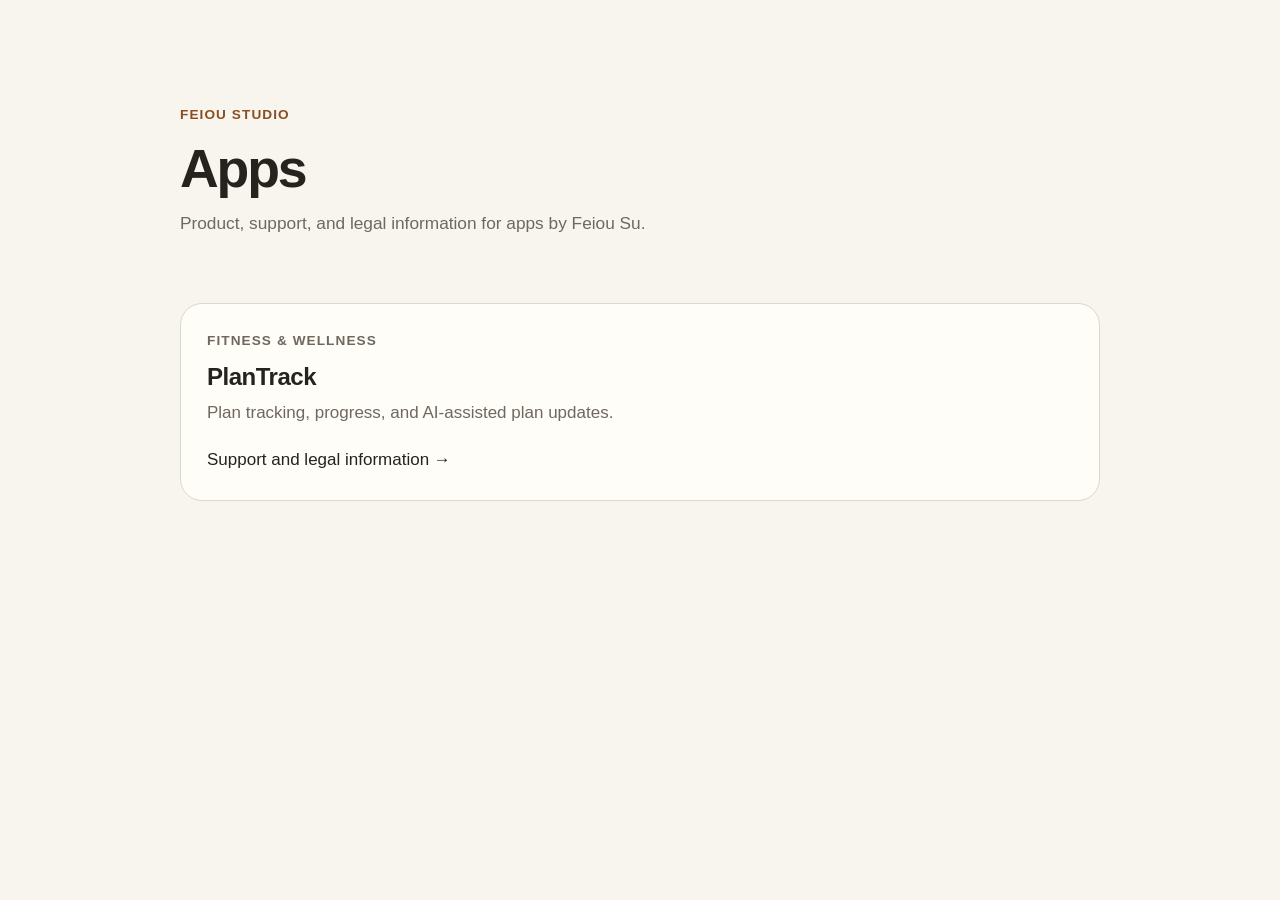
==== index.html @ 6b03c6cc "Publish PlanTrack legal hub" ====
<!doctype html>
<html lang="en">
  <head>
    <meta charset="utf-8">
    <meta name="viewport" content="width=device-width, initial-scale=1">
    <meta name="description" content="Legal and support information for apps published by Feiou Studio.">
    <link rel="canonical" href="https://feiou.github.io/feiou-studio-legal/">
    <title>Apps — Feiou Studio</title>
    <link rel="icon" href="data:,">
    <link rel="stylesheet" href="assets/legal.css?v=2">
  </head>
  <body>
    <main class="hub-shell">
      <header class="hub-header">
        <p class="eyebrow">Feiou Studio</p>
        <h1>Apps</h1>
        <p class="hub-intro">Product, support, and legal information for apps by Feiou Su.</p>
      </header>

      <section class="app-grid" aria-label="Apps">
        <a class="app-card" href="apps/plantrack/">
          <p class="eyebrow">Fitness &amp; wellness</p>
          <h2>PlanTrack</h2>
          <p>Plan tracking, progress, and AI-assisted plan updates.</p>
          <span>Support and legal information →</span>
        </a>
      </section>
    </main>
  </body>
</html>
---- assets/legal.css ----
:root {
  color-scheme: light dark;
  --page: #f8f5ee;
  --surface: #fffdf8;
  --text: #26231f;
  --muted: #6f685f;
  --line: #ded7cb;
  --accent: #8a4f20;
  --accent-soft: #f2e5d8;
}

@media (prefers-color-scheme: dark) {
  :root {
    --page: #171512;
    --surface: #211e1a;
    --text: #f4efe7;
    --muted: #bcb3a8;
    --line: #403a33;
    --accent: #efad78;
    --accent-soft: #38271d;
  }
}

* { box-sizing: border-box; }

html { background: var(--page); }

body {
  margin: 0;
  color: var(--text);
  background: var(--page);
  font-family: ui-sans-serif, -apple-system, BlinkMacSystemFont, "SF Pro Text", "Segoe UI", sans-serif;
  font-size: 17px;
  line-height: 1.65;
}

a { color: var(--accent); }
a:hover { text-decoration-thickness: 2px; }

.legal-shell {
  width: min(760px, calc(100% - 32px));
  margin: 32px auto 72px;
  padding: clamp(24px, 6vw, 56px);
  border: 1px solid var(--line);
  border-radius: 24px;
  background: var(--surface);
}

.legal-nav {
  display: flex;
  flex-wrap: wrap;
  gap: 16px;
  margin-bottom: 40px;
  font-size: 0.94rem;
}

.legal-nav a { color: var(--muted); }

h1, h2, h3 { line-height: 1.2; }
h1 { margin: 0 0 8px; font-size: clamp(2rem, 7vw, 3.35rem); letter-spacing: -0.04em; }
h2 { margin: 48px 0 14px; font-size: 1.5rem; letter-spacing: -0.02em; }
h3 { margin: 28px 0 10px; font-size: 1.08rem; }
p, ul { margin: 0 0 18px; }
ul { padding-left: 1.25rem; }
li + li { margin-top: 8px; }

.updated { color: var(--muted); margin-bottom: 28px; }
.summary { font-size: 1.08rem; }

.table-wrap { overflow-x: auto; margin: 20px 0 28px; }
table { width: 100%; border-collapse: collapse; font-size: 0.94rem; }
th, td { padding: 12px; border: 1px solid var(--line); text-align: left; vertical-align: top; }
th { background: var(--page); }

address { font-style: normal; }

.hub-shell {
  width: min(920px, calc(100% - 32px));
  margin: 32px auto 72px;
}

.hub-header {
  padding: clamp(28px, 7vw, 72px) 0 clamp(24px, 5vw, 48px);
}

.eyebrow {
  margin-bottom: 10px;
  color: var(--accent);
  font-size: 0.85rem;
  font-weight: 750;
  letter-spacing: 0.08em;
  text-transform: uppercase;
}

.hub-intro {
  max-width: 620px;
  color: var(--muted);
  font-size: 1.08rem;
}

.app-grid {
  display: grid;
  grid-template-columns: repeat(auto-fit, minmax(260px, 1fr));
  gap: 18px;
}

.app-card {
  display: block;
  padding: 26px;
  border: 1px solid var(--line);
  border-radius: 22px;
  color: var(--text);
  background: var(--surface);
  text-decoration: none;
}

.app-card:hover { border-color: var(--accent); }
.app-card h2 { margin: 0 0 8px; }
.app-card p { color: var(--muted); }

.legal-links {
  display: flex;
  flex-wrap: wrap;
  gap: 12px;
  margin-top: 28px;
}

.legal-link {
  display: inline-flex;
  min-height: 44px;
  align-items: center;
  padding: 10px 16px;
  border: 1px solid var(--line);
  border-radius: 999px;
  background: var(--surface);
  font-weight: 650;
  text-decoration: none;
}

.legal-link.primary {
  border-color: var(--accent);
  color: var(--surface);
  background: var(--accent);
}

@media (max-width: 520px) {
  body { font-size: 16px; }
  .legal-shell { width: 100%; margin: 0; border: 0; border-radius: 0; }
  .hub-shell { width: calc(100% - 32px); margin-top: 0; }
}
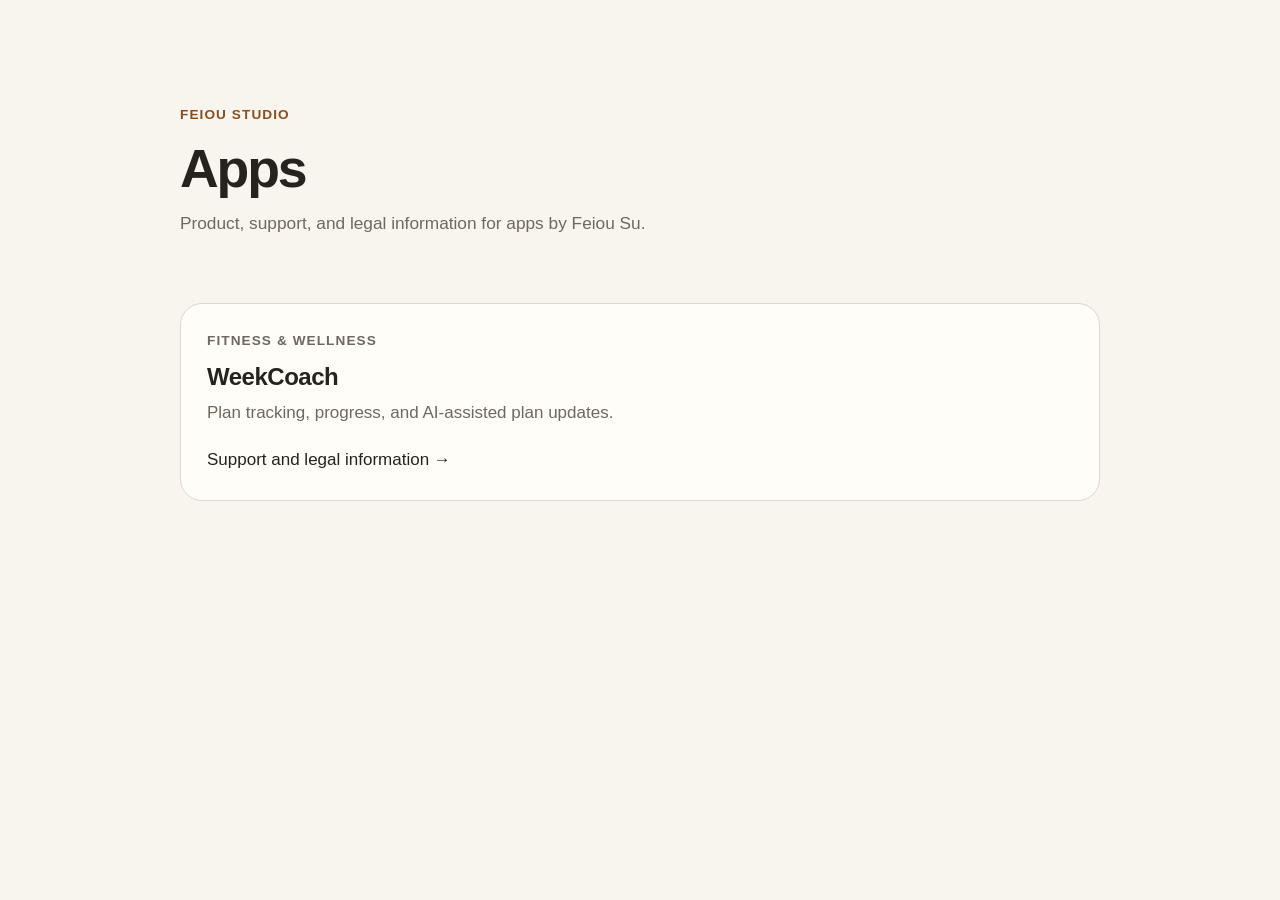
==== commit d7192066: "Update WeekCoach legal disclosures and third-party AI notice" ====
--- a/index.html
+++ b/index.html
@@ -20,7 +20,7 @@
       <section class="app-grid" aria-label="Apps">
         <a class="app-card" href="apps/plantrack/">
           <p class="eyebrow">Fitness &amp; wellness</p>
-          <h2>PlanTrack</h2>
+          <h2>WeekCoach</h2>
           <p>Plan tracking, progress, and AI-assisted plan updates.</p>
           <span>Support and legal information →</span>
         </a>
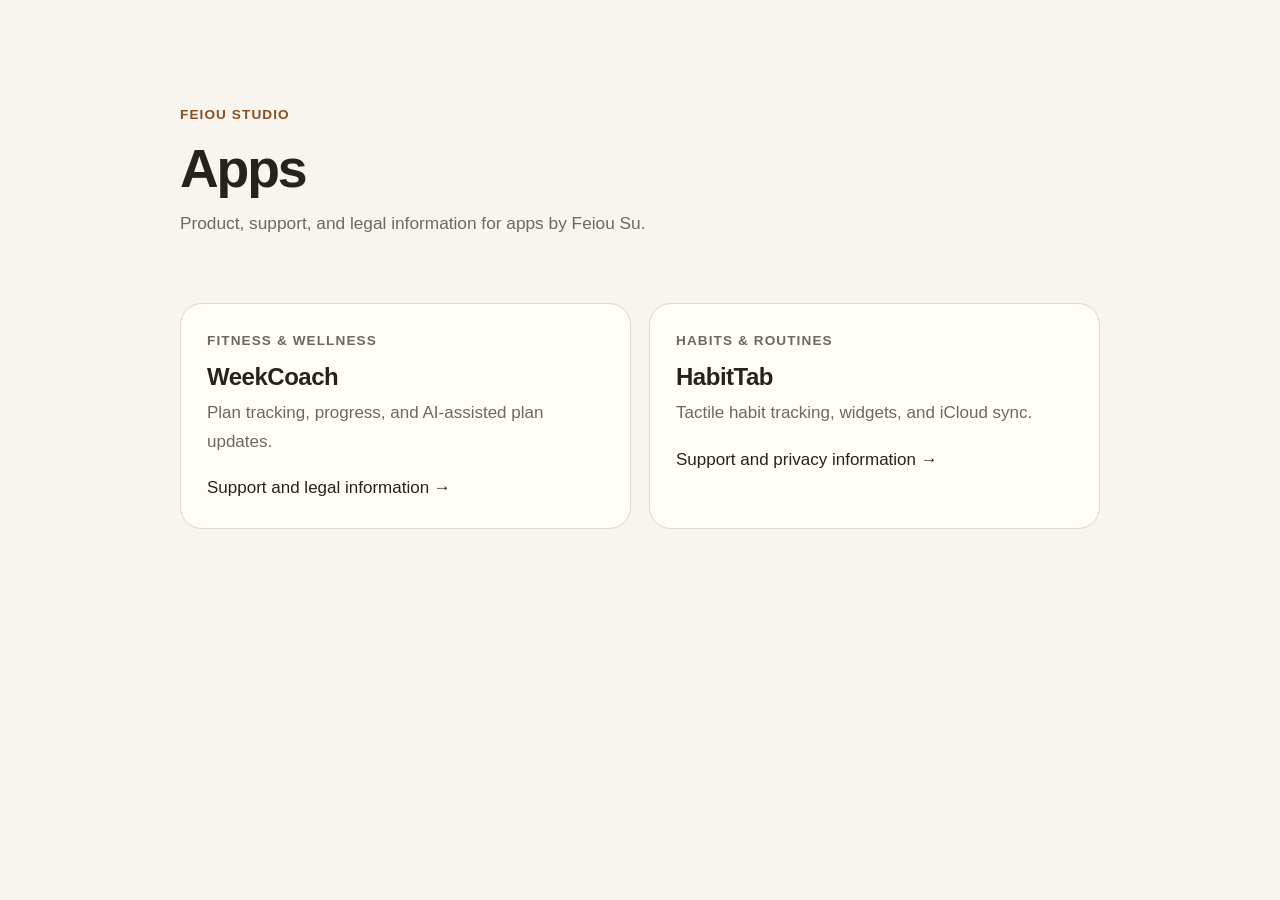
==== commit 9ee08b0e: "Add HabitTab privacy policy and app hub entry" ====
--- a/index.html
+++ b/index.html
@@ -24,6 +24,12 @@
           <p>Plan tracking, progress, and AI-assisted plan updates.</p>
           <span>Support and legal information →</span>
         </a>
+        <a class="app-card" href="apps/habittab/">
+          <p class="eyebrow">Habits &amp; routines</p>
+          <h2>HabitTab</h2>
+          <p>Tactile habit tracking, widgets, and iCloud sync.</p>
+          <span>Support and privacy information →</span>
+        </a>
       </section>
     </main>
   </body>
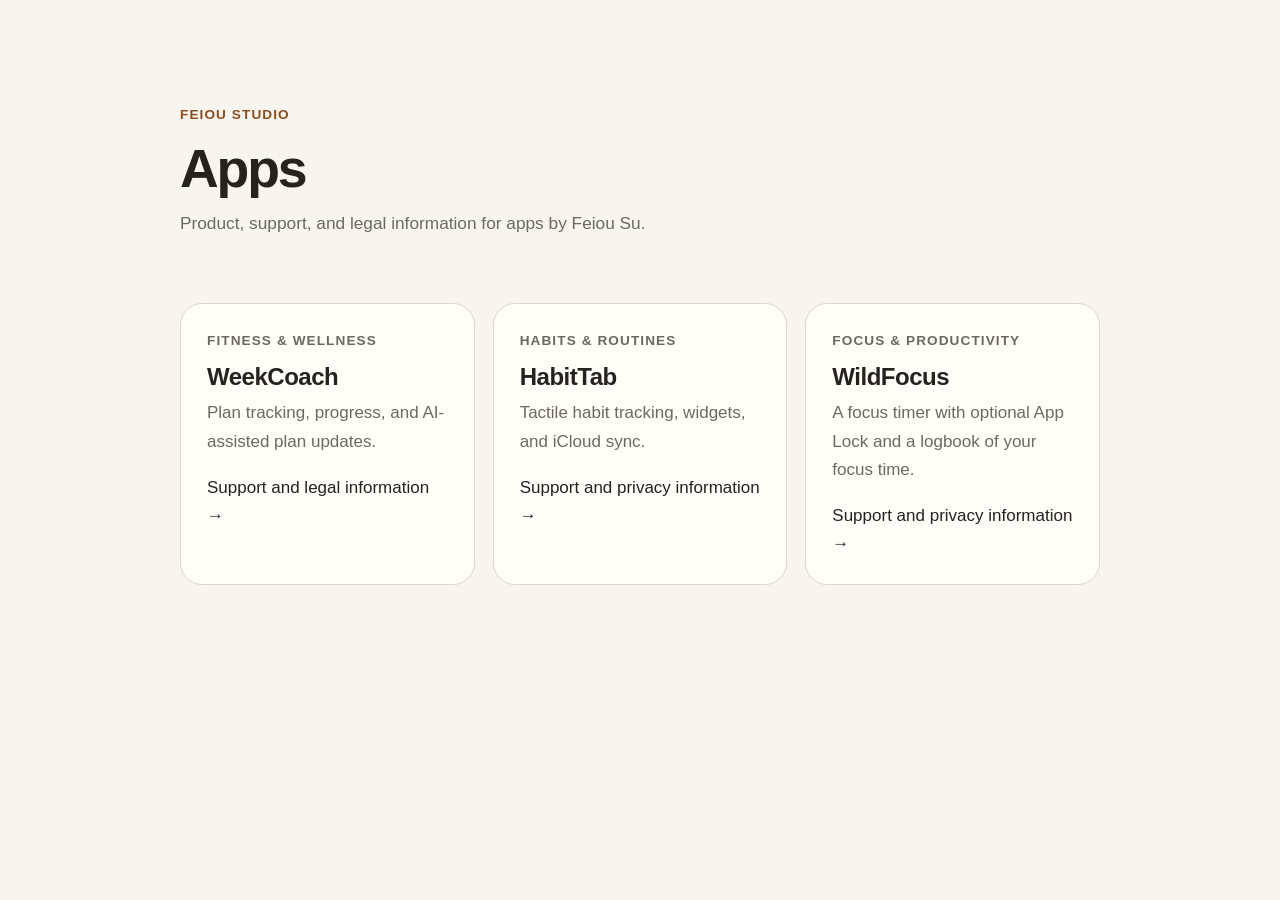
==== commit 00c95da2: "Add WildFocus privacy policy and app hub entry Co-Authored-By: Claude Opus 5.5 <noreply@anthropic.co" ====
--- a/index.html
+++ b/index.html
@@ -30,6 +30,12 @@
           <p>Tactile habit tracking, widgets, and iCloud sync.</p>
           <span>Support and privacy information →</span>
         </a>
+        <a class="app-card" href="apps/wildfocus/">
+          <p class="eyebrow">Focus &amp; productivity</p>
+          <h2>WildFocus</h2>
+          <p>A focus timer with optional App Lock and a logbook of your focus time.</p>
+          <span>Support and privacy information →</span>
+        </a>
       </section>
     </main>
   </body>
